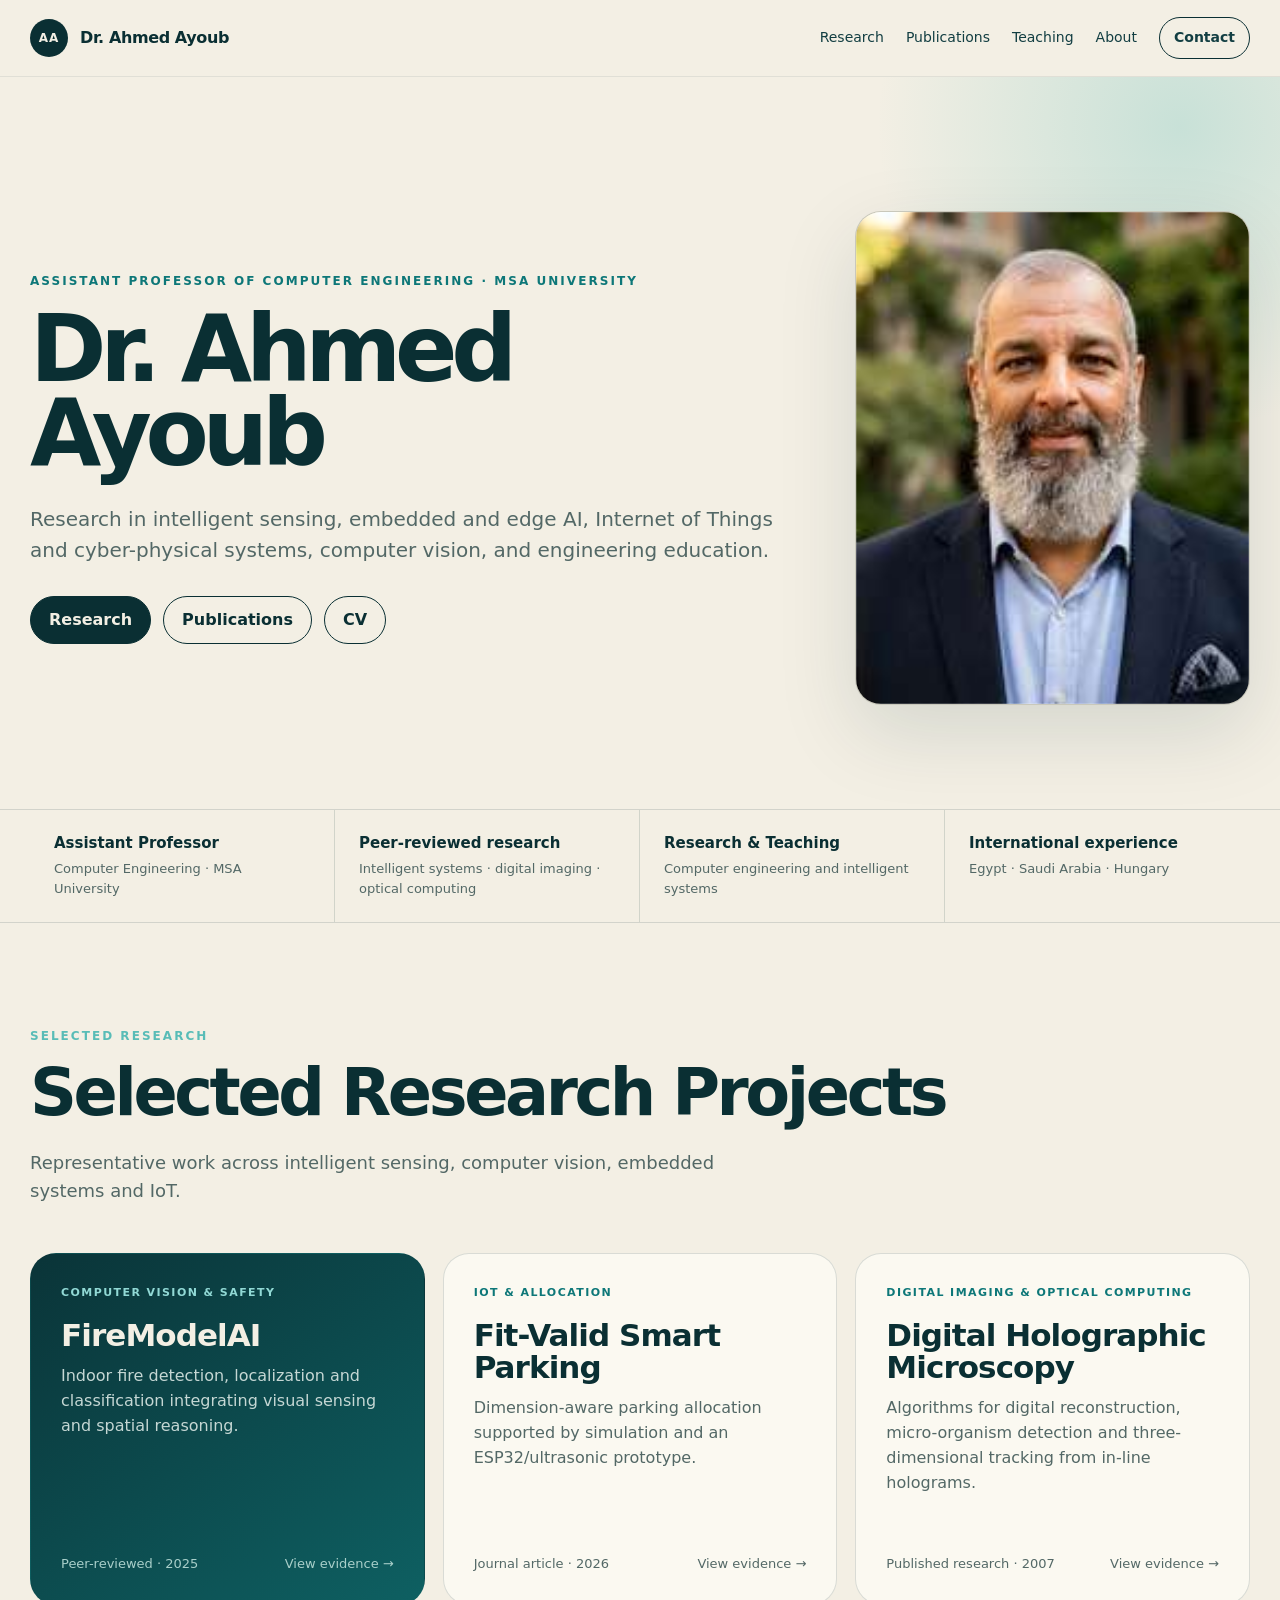
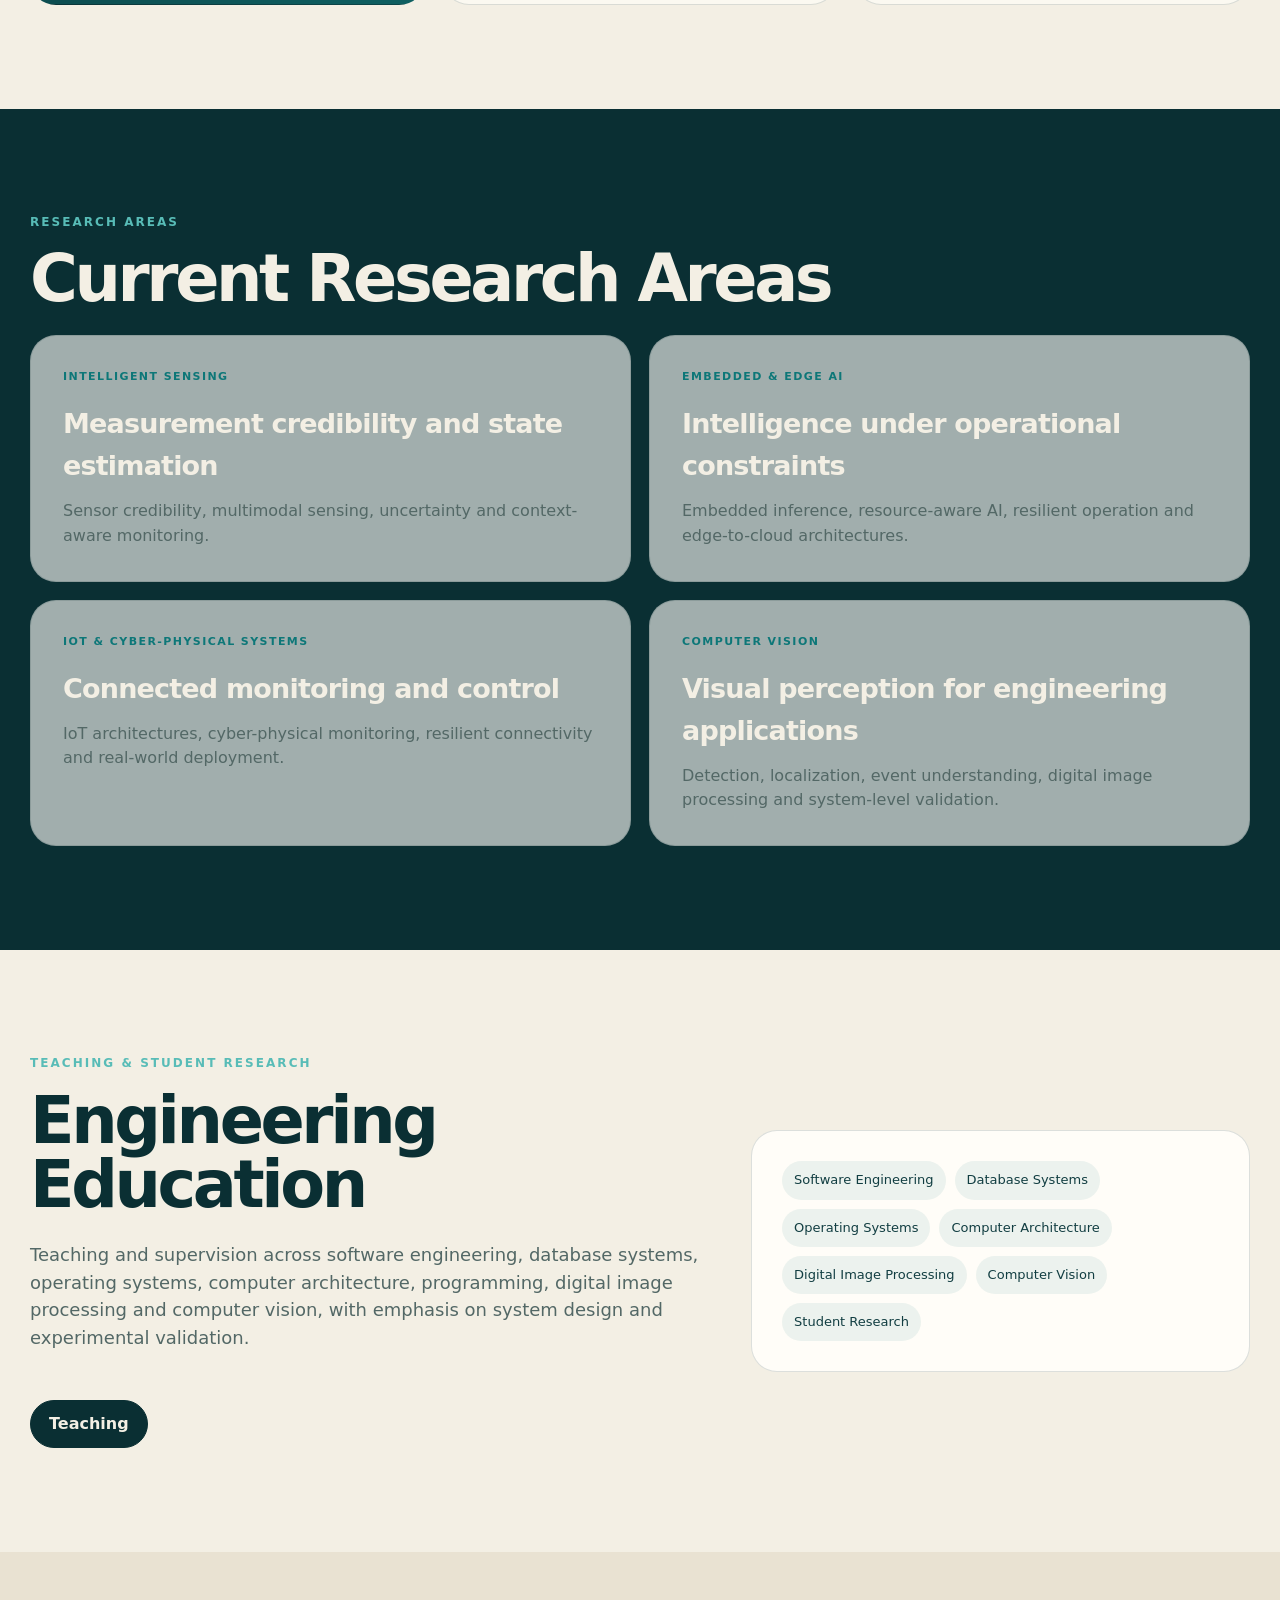
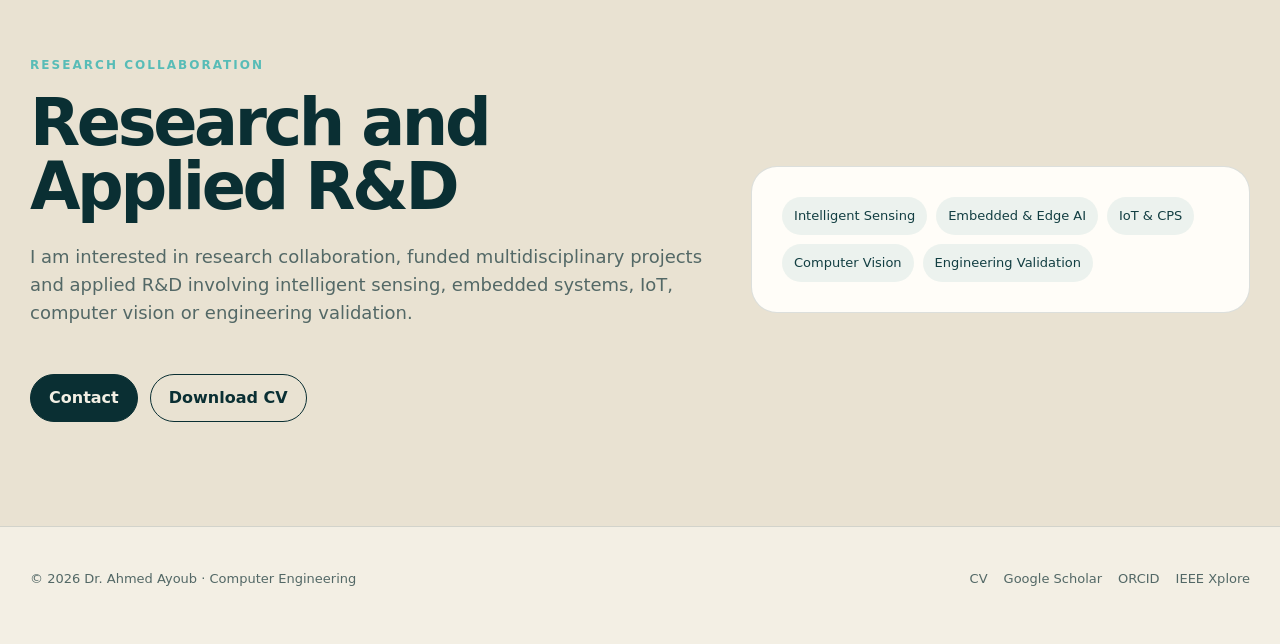
==== index.html @ e4d417b2 "Privacy-clean v5.0 baseline" ====
<!doctype html><html lang="en"><head><meta charset="utf-8"><meta name="viewport" content="width=device-width,initial-scale=1">
<title>Dr. Ahmed Ayoub — Computer Engineering</title>
<meta name="description" content="Academic profile of Dr. Ahmed Ayoub, Assistant Professor of Computer Engineering at MSA University, Egypt. Research in intelligent sensing, embedded and edge AI, IoT and cyber-physical systems, computer vision, and engineering education.">
<meta name="theme-color" content="#f3efe4"><link rel="icon" href="assets/favicon.svg"><link rel="stylesheet" href="styles.css"><link rel="stylesheet" href="accessibility.css">
<link rel="canonical" href="https://aayoubmsa.github.io/ahmed-ayoub-portfolio/">
<meta property="og:type" content="profile"><meta property="og:site_name" content="Dr. Ahmed Ayoub"><meta property="og:url" content="https://aayoubmsa.github.io/ahmed-ayoub-portfolio/"><meta property="og:title" content="Dr. Ahmed Ayoub — Computer Engineering"><meta property="og:description" content="Assistant Professor of Computer Engineering at MSA University. Research in intelligent sensing, embedded and edge AI, IoT and cyber-physical systems, computer vision, and engineering education."><meta property="og:image" content="https://aayoubmsa.github.io/ahmed-ayoub-portfolio/assets/ahmed-ayoub-profile.jpg"><meta property="og:image:alt" content="Dr. Ahmed Ayoub">
<meta name="twitter:card" content="summary"><meta name="twitter:title" content="Dr. Ahmed Ayoub — Computer Engineering"><meta name="twitter:description" content="Assistant Professor of Computer Engineering at MSA University. Research in intelligent sensing, embedded systems, IoT, computer vision and engineering education."><meta name="twitter:image" content="https://aayoubmsa.github.io/ahmed-ayoub-portfolio/assets/ahmed-ayoub-profile.jpg">
<script type="application/ld+json">{"@context":"https://schema.org","@type":"Person","name":"Ahmed Ayoub","honorificPrefix":"Dr.","jobTitle":"Assistant Professor of Computer Engineering","url":"https://aayoubmsa.github.io/ahmed-ayoub-portfolio/","image":"https://aayoubmsa.github.io/ahmed-ayoub-portfolio/assets/ahmed-ayoub-profile.jpg","email":"mailto:aelsayedo@msa.edu.eg","affiliation":{"@type":"CollegeOrUniversity","name":"MSA University"},"sameAs":["https://www.linkedin.com/in/dr-ahmed-ayoub","https://orcid.org/0009-0004-7895-3191","https://scholar.google.com/citations?user=xIUPsc8AAAAJ&hl=en","https://ieeexplore.ieee.org/author/436556479741036"]}</script>
</head><body><a class="skip" href="#main">Skip to content</a>
<header class="nav"><div class="wrap navin"><a class="brand" href="index.html"><span class="mark">AA</span><span>Dr. Ahmed Ayoub</span></a><button class="menu" aria-expanded="false" aria-label="Open navigation">Menu</button><nav class="links"><a href="research.html">Research</a><a href="publications.html">Publications</a><a href="teaching.html">Teaching</a><a href="about.html">About</a><a class="navcta" href="about.html#contact">Contact</a></nav></div></header>
<main id="main">
<section class="hero"><div class="wrap hero-grid"><div><div class="eyebrow">Assistant Professor of Computer Engineering · MSA University</div><h1>Dr. Ahmed Ayoub</h1><p class="lead">Research in intelligent sensing, embedded and edge AI, Internet of Things and cyber-physical systems, computer vision, and engineering education.</p><div class="actions"><a class="btn primary" href="research.html">Research</a><a class="btn ghost" href="publications.html">Publications</a><a class="btn ghost" href="cv.pdf" target="_blank" rel="noreferrer">CV</a></div></div><div class="hero-side"><figure class="hero-portrait"><img src="assets/ahmed-ayoub-profile.jpg?v=20260823-verified" alt="Dr. Ahmed Ayoub" width="180" height="225" decoding="async" fetchpriority="high"></figure></div></div></section>
<section class="proofbar"><div class="wrap proofgrid"><div class="proof"><strong>Assistant Professor</strong><span>Computer Engineering · MSA University</span></div><div class="proof"><strong>Peer-reviewed research</strong><span>Intelligent systems · digital imaging · optical computing</span></div><div class="proof"><strong>Research &amp; Teaching</strong><span>Computer engineering and intelligent systems</span></div><div class="proof"><strong>International experience</strong><span>Egypt · Saudi Arabia · Hungary</span></div></div></section>
<section class="section"><div class="wrap"><div class="kicker">Selected Research</div><h2>Selected Research Projects</h2><p class="section-intro">Representative work across intelligent sensing, computer vision, embedded systems and IoT.</p><div class="cards"><a class="card featured" href="firemodelai.html"><div><div class="tag">Computer vision &amp; safety</div><h3>FireModelAI</h3><p>Indoor fire detection, localization and classification integrating visual sensing and spatial reasoning.</p></div><div class="meta"><span>Peer-reviewed · 2025</span><span>View evidence →</span></div></a><a class="card" href="smart-parking.html"><div><div class="tag">IoT &amp; allocation</div><h3>Fit-Valid Smart Parking</h3><p>Dimension-aware parking allocation supported by simulation and an ESP32/ultrasonic prototype.</p></div><div class="meta"><span>Journal article · 2026</span><span>View evidence →</span></div></a><a class="card" href="digital-holography.html"><div><div class="tag">Digital imaging &amp; optical computing</div><h3>Digital Holographic Microscopy</h3><p>Algorithms for digital reconstruction, micro-organism detection and three-dimensional tracking from in-line holograms.</p></div><div class="meta"><span>Published research · 2007</span><span>View evidence →</span></div></a></div></div></section>
<section class="section dark"><div class="wrap"><div class="kicker">Research Areas</div><h2>Current Research Areas</h2><div class="theme-grid"><div class="theme"><div class="tag">Intelligent Sensing</div><h3>Measurement credibility and state estimation</h3><p>Sensor credibility, multimodal sensing, uncertainty and context-aware monitoring.</p></div><div class="theme"><div class="tag">Embedded &amp; Edge AI</div><h3>Intelligence under operational constraints</h3><p>Embedded inference, resource-aware AI, resilient operation and edge-to-cloud architectures.</p></div><div class="theme"><div class="tag">IoT &amp; Cyber-Physical Systems</div><h3>Connected monitoring and control</h3><p>IoT architectures, cyber-physical monitoring, resilient connectivity and real-world deployment.</p></div><div class="theme"><div class="tag">Computer Vision</div><h3>Visual perception for engineering applications</h3><p>Detection, localization, event understanding, digital image processing and system-level validation.</p></div></div></div></section>
<section class="section"><div class="wrap cta-band"><div><div class="kicker">Teaching &amp; Student Research</div><h2>Engineering Education</h2><p class="section-intro">Teaching and supervision across software engineering, database systems, operating systems, computer architecture, programming, digital image processing and computer vision, with emphasis on system design and experimental validation.</p><a class="btn primary" href="teaching.html">Teaching</a></div><div class="panel"><div class="pills"><span class="pill">Software Engineering</span><span class="pill">Database Systems</span><span class="pill">Operating Systems</span><span class="pill">Computer Architecture</span><span class="pill">Digital Image Processing</span><span class="pill">Computer Vision</span><span class="pill">Student Research</span></div></div></div></section>
<section class="section soft"><div class="wrap cta-band"><div><div class="kicker">Research Collaboration</div><h2>Research and Applied R&amp;D</h2><p class="section-intro">I am interested in research collaboration, funded multidisciplinary projects and applied R&amp;D involving intelligent sensing, embedded systems, IoT, computer vision or engineering validation.</p><div class="actions"><a class="btn primary" href="about.html#contact">Contact</a><a class="btn ghost" href="cv.pdf" target="_blank" rel="noreferrer">Download CV</a></div></div><div class="panel"><div class="pills"><span class="pill">Intelligent Sensing</span><span class="pill">Embedded &amp; Edge AI</span><span class="pill">IoT &amp; CPS</span><span class="pill">Computer Vision</span><span class="pill">Engineering Validation</span></div></div></div></section>
</main><footer class="footer"><div class="wrap footergrid"><span>© 2026 Dr. Ahmed Ayoub · Computer Engineering</span><div class="footerlinks"><a href="cv.pdf" target="_blank" rel="noreferrer">CV</a><a target="_blank" rel="noreferrer" href="https://scholar.google.com/citations?user=xIUPsc8AAAAJ&hl=en">Google Scholar</a><a target="_blank" rel="noreferrer" href="https://orcid.org/0009-0004-7895-3191">ORCID</a><a target="_blank" rel="noreferrer" href="https://ieeexplore.ieee.org/author/436556479741036">IEEE Xplore</a></div></div></footer><script src="site.js"></script></body></html>
---- styles.css ----
:root{
  --ink:#0a2f33;--ink2:#123e42;--teal:#0d7778;--aqua:#58bcb7;--aqua2:#91d9d5;
  --paper:#f3efe4;--paper2:#e9e2d2;--white:#fffdf8;--sand:#cbb27f;--muted:#607472;
  --line:rgba(10,47,51,.14);--shadow:0 28px 80px rgba(10,47,51,.13);--r:26px;--max:1220px;
}
*{box-sizing:border-box}html{scroll-behavior:smooth}body{margin:0;background:var(--paper);color:var(--ink);font-family:Inter,ui-sans-serif,system-ui,-apple-system,BlinkMacSystemFont,"Segoe UI",sans-serif;line-height:1.55;text-rendering:optimizeLegibility}a{color:inherit;text-decoration:none}.wrap{width:min(calc(100% - 42px),var(--max));margin:auto}.skip{position:absolute;left:-9999px}.skip:focus{left:16px;top:16px;z-index:99;background:var(--ink);color:var(--paper);padding:10px 14px;border-radius:8px}.nav{position:sticky;top:0;z-index:50;background:rgba(243,239,228,.9);backdrop-filter:blur(18px);border-bottom:1px solid rgba(10,47,51,.08)}.navin{height:76px;display:flex;align-items:center;justify-content:space-between;gap:24px}.brand{display:flex;align-items:center;gap:12px;font-weight:800;letter-spacing:-.025em}.mark{width:38px;height:38px;border-radius:50%;display:grid;place-items:center;background:var(--ink);color:var(--paper);font-size:12px;letter-spacing:.09em}.links{display:flex;align-items:center;gap:22px;font-size:14px;color:var(--ink2)}.links a{padding:8px 0}.links a:hover,.links a[aria-current="page"]{color:var(--teal)}.navcta{border:1px solid var(--ink)!important;padding:9px 14px!important;border-radius:999px;font-weight:700}.menu{display:none;border:1px solid var(--line);background:transparent;border-radius:999px;padding:9px 12px;color:var(--ink);font-weight:750}.hero{position:relative;overflow:hidden;padding:76px 0 46px}.hero:before{content:"";position:absolute;right:-220px;top:-270px;width:640px;height:640px;border-radius:50%;background:radial-gradient(circle,rgba(88,188,183,.28),rgba(88,188,183,0) 67%)}.hero-grid{display:grid;grid-template-columns:1.32fr .68fr;gap:58px;align-items:center;min-height:610px}.eyebrow,.kicker{font-size:12px;letter-spacing:.17em;text-transform:uppercase;font-weight:850;color:var(--teal);margin-bottom:16px}.kicker{color:var(--aqua)}h1{font-size:clamp(55px,7.2vw,108px);line-height:.92;letter-spacing:-.068em;margin:0 0 28px;font-weight:820;max-width:970px}h2{font-size:clamp(40px,5.1vw,70px);line-height:.98;letter-spacing:-.052em;margin:0 0 24px;max-width:920px}h3{letter-spacing:-.03em}.lead{font-size:20px;color:var(--muted);max-width:770px;margin:0 0 30px}.actions{display:flex;gap:12px;flex-wrap:wrap}.btn{display:inline-flex;align-items:center;justify-content:center;min-height:48px;padding:0 18px;border-radius:999px;font-weight:740;border:1px solid var(--ink);transition:.18s ease}.btn.primary{background:var(--ink);color:var(--paper)}.btn.primary:hover{background:#123e42;transform:translateY(-1px)}.btn.ghost:hover{background:rgba(10,47,51,.05)}.hero-side{min-height:440px;display:grid;place-items:center}.hero-portrait{margin:0;width:min(100%,430px);aspect-ratio:4/5;border-radius:26px;overflow:hidden;border:1px solid var(--line);box-shadow:var(--shadow);background:var(--paper2);position:relative}.hero-portrait:after{content:"";position:absolute;inset:0;box-shadow:inset 0 0 0 1px rgba(255,255,255,.18);pointer-events:none}.hero-portrait img{width:100%;height:100%;display:block;object-fit:cover;object-position:center 42%}
.identity-field{position:relative;width:390px;height:390px;border-radius:50%;background:linear-gradient(145deg,rgba(255,253,248,.8),rgba(203,178,127,.15));border:1px solid var(--line);box-shadow:var(--shadow)}.identity-field:before,.identity-field:after{content:"";position:absolute;border-radius:50%;inset:54px;border:1px dashed rgba(13,119,120,.34)}.identity-field:after{inset:116px;border-style:solid;background:var(--ink)}.big-aa{position:absolute;inset:0;display:grid;place-items:center;z-index:2;color:var(--paper);font-size:90px;font-weight:850;letter-spacing:-.09em}.node{position:absolute;background:var(--white);border:1px solid var(--line);box-shadow:0 15px 42px rgba(10,47,51,.11);border-radius:18px;padding:15px 17px;max-width:232px}.node b{display:block;font-size:11px;letter-spacing:.11em;text-transform:uppercase;color:var(--teal);margin-bottom:5px}.node span{display:block;font-size:14px;color:var(--ink2)}.n1{left:-32px;top:34px}.n2{right:-35px;bottom:46px}.proofbar{border-block:1px solid var(--line)}.proofgrid{display:grid;grid-template-columns:repeat(4,1fr)}.proof{padding:22px 24px;border-right:1px solid var(--line)}.proof:last-child{border-right:0}.proof strong{display:block;font-size:15px}.proof span{display:block;font-size:13px;color:var(--muted);margin-top:4px}.section{padding:104px 0}.section.dark{background:var(--ink);color:var(--paper)}.section.soft{background:var(--paper2)}.section-intro{max-width:760px;color:var(--muted);font-size:18px;margin:0 0 48px}.dark .section-intro{color:#b8c9c6}.cards{display:grid;grid-template-columns:repeat(3,1fr);gap:18px}.card{min-height:352px;padding:30px;border-radius:var(--r);background:rgba(255,253,248,.65);border:1px solid var(--line);display:flex;flex-direction:column;justify-content:space-between;transition:.2s ease}.card:hover{transform:translateY(-4px);box-shadow:var(--shadow)}.card.featured{background:linear-gradient(145deg,#0a3438,#0e6062);color:var(--paper);border-color:transparent}.tag{font-size:11px;letter-spacing:.13em;text-transform:uppercase;font-weight:850;color:var(--teal)}.featured .tag{color:var(--aqua2)}.card h3{font-size:31px;line-height:1.04;margin:18px 0 13px}.card p{color:var(--muted);margin:0}.featured p{color:#c5d7d4}.meta{font-size:13px;color:var(--muted);margin-top:28px;display:flex;justify-content:space-between;gap:12px}.featured .meta{color:#a9cfca}.lens-grid{display:grid;grid-template-columns:repeat(4,1fr);gap:1px;background:rgba(243,239,228,.16);border:1px solid rgba(243,239,228,.16);border-radius:var(--r);overflow:hidden}.lens{padding:28px;background:#0d383c;min-height:230px}.lens small{color:var(--aqua2);font-weight:850;letter-spacing:.11em;text-transform:uppercase}.lens h3{font-size:23px;margin:32px 0 10px}.lens p{font-size:14px;color:#b9cac7;margin:0}.method{display:grid;grid-template-columns:.9fr 1.1fr;gap:70px}.steps{border-top:1px solid var(--line)}.step{display:grid;grid-template-columns:66px 1fr;gap:18px;padding:25px 0;border-bottom:1px solid var(--line)}.num{font-size:12px;color:var(--teal);font-weight:850}.step h3{font-size:22px;margin:0 0 7px}.step p{margin:0;color:var(--muted)}.quote{padding:38px;border-radius:var(--r);background:var(--white);border-left:4px solid var(--teal);font-size:24px;letter-spacing:-.025em}.quote small{display:block;font-size:13px;color:var(--muted);margin-top:16px;letter-spacing:0}.cta-band{display:grid;grid-template-columns:1.15fr .85fr;gap:46px;align-items:center}.pills{display:flex;flex-wrap:wrap;gap:9px}.pill{padding:9px 12px;border-radius:999px;background:rgba(13,119,120,.08);font-size:13px;color:var(--ink2)}.panel{padding:30px;border-radius:var(--r);background:var(--white);border:1px solid var(--line)}.footer{padding:42px 0 54px;border-top:1px solid var(--line);font-size:13px;color:var(--muted)}.footergrid{display:flex;justify-content:space-between;gap:24px;flex-wrap:wrap}.footerlinks{display:flex;gap:16px;flex-wrap:wrap}.footerlinks a:hover{color:var(--teal)}
/* Interior */.pagehero{padding:76px 0 54px;background:linear-gradient(180deg,#f7f2e7 0%,#eee5d5 100%);border-bottom:1px solid var(--line)}.pagehero h1{font-size:clamp(58px,8vw,112px);margin-bottom:20px}.pagehero .lead{max-width:850px}.bread{font-size:13px;color:var(--muted);margin-bottom:24px}.project-head{display:grid;grid-template-columns:1fr 250px;gap:58px;align-items:end}.version{border-left:1px solid var(--line);padding-left:24px}.version b{font-size:11px;letter-spacing:.13em;text-transform:uppercase;color:var(--teal)}.version strong{display:block;font-size:20px;margin-top:9px}.version span{font-size:13px;color:var(--muted)}.twocol{display:grid;grid-template-columns:1fr 1fr;gap:20px}.flow{display:grid;grid-template-columns:repeat(5,1fr);gap:12px;margin-top:36px}.flowitem{padding:22px 16px;border-radius:18px;background:#103a3e;color:var(--paper);min-height:150px}.flowitem small{color:var(--aqua2);letter-spacing:.1em;font-weight:850}.flowitem strong{display:block;margin-top:26px;font-size:18px;line-height:1.2}.evidence{display:grid;grid-template-columns:repeat(3,1fr);gap:18px}.ev{padding:28px;border-top:3px solid var(--teal);background:var(--white);border-radius:0 0 20px 20px}.ev b{font-size:11px;letter-spacing:.12em;text-transform:uppercase;color:var(--teal)}.ev h3{font-size:24px;margin:12px 0 8px}.ev p{font-size:14px;color:var(--muted);margin:0}.theme-grid{display:grid;grid-template-columns:repeat(2,1fr);gap:18px}.theme{padding:32px;border:1px solid var(--line);border-radius:var(--r);background:rgba(255,253,248,.62)}.theme h3{font-size:27px;margin:18px 0 12px}.theme p{color:var(--muted);margin:0}.pub-list{border-top:1px solid var(--line)}.pub{display:grid;grid-template-columns:130px 1fr auto;gap:24px;padding:26px 0;border-bottom:1px solid var(--line);align-items:start}.pub-year{font-weight:850;color:var(--teal)}.pub h3{font-size:21px;margin:0 0 7px}.pub p{margin:0;color:var(--muted);font-size:14px}.pub .badge{font-size:11px;border:1px solid var(--line);border-radius:999px;padding:7px 10px;white-space:nowrap}.timeline{border-left:1px solid var(--line);margin-left:6px}.role{position:relative;padding:0 0 30px 30px}.role:before{content:"";position:absolute;left:-5px;top:8px;width:9px;height:9px;border-radius:50%;background:var(--teal)}.role small{color:var(--teal);font-weight:800}.role h3{font-size:23px;margin:5px 0}.role p{margin:0;color:var(--muted)}.contact-grid{display:grid;grid-template-columns:1fr .8fr;gap:50px;align-items:start}.contact-item{padding:17px 0;border-bottom:1px solid var(--line)}.contact-item small{display:block;text-transform:uppercase;letter-spacing:.1em;color:var(--teal);font-weight:800}.contact-item a,.contact-item span{display:block;margin-top:5px;font-size:18px}.status{display:inline-flex;gap:8px;align-items:center;font-size:13px;color:var(--muted)}.dot{width:8px;height:8px;border-radius:50%;background:var(--teal)}
@media(max-width:950px){.links{display:none;position:absolute;top:76px;left:0;right:0;background:var(--paper);border-bottom:1px solid var(--line);padding:18px 22px;flex-direction:column;align-items:flex-start}.links.open{display:flex}.menu{display:block}.hero-grid,.method,.cta-band,.project-head,.contact-grid{grid-template-columns:1fr}.hero-grid{gap:16px;min-height:auto}.hero-side{min-height:410px}.hero-portrait{width:min(82vw,390px)}.proofgrid{grid-template-columns:1fr 1fr}.proof:nth-child(2){border-right:0}.proof:nth-child(-n+2){border-bottom:1px solid var(--line)}.cards,.evidence{grid-template-columns:1fr}.lens-grid{grid-template-columns:1fr 1fr}.flow{grid-template-columns:1fr 1fr}.version{border-left:0;border-top:1px solid var(--line);padding:20px 0 0}.section{padding:76px 0}.pub{grid-template-columns:100px 1fr}.pub .badge{grid-column:2}.theme-grid{grid-template-columns:1fr}}
@media(max-width:580px){.wrap{width:min(calc(100% - 28px),var(--max))}h1{font-size:52px}.pagehero h1{font-size:58px}.hero-side{min-height:330px}.hero-portrait{width:min(84vw,330px);border-radius:22px}.identity-field{width:290px;height:290px}.identity-field:before{inset:42px}.identity-field:after{inset:88px}.big-aa{font-size:66px}.node{max-width:190px}.n1{left:-5px;top:14px}.n2{right:-5px;bottom:18px}.proofgrid{grid-template-columns:1fr}.proof{border-right:0;border-bottom:1px solid var(--line)}.lens-grid{grid-template-columns:1fr}.flow{grid-template-columns:1fr}.twocol{grid-template-columns:1fr}.pub{grid-template-columns:1fr;gap:7px}.pub .badge{grid-column:1;width:max-content}.footergrid{flex-direction:column}}
---- accessibility.css ----
:root{--muted:#536866}
a:focus-visible,button:focus-visible{outline:3px solid #58bcb7;outline-offset:3px;border-radius:6px}
.twocol .panel h2{font-size:clamp(30px,3vw,46px);line-height:1.05;letter-spacing:-.04em}
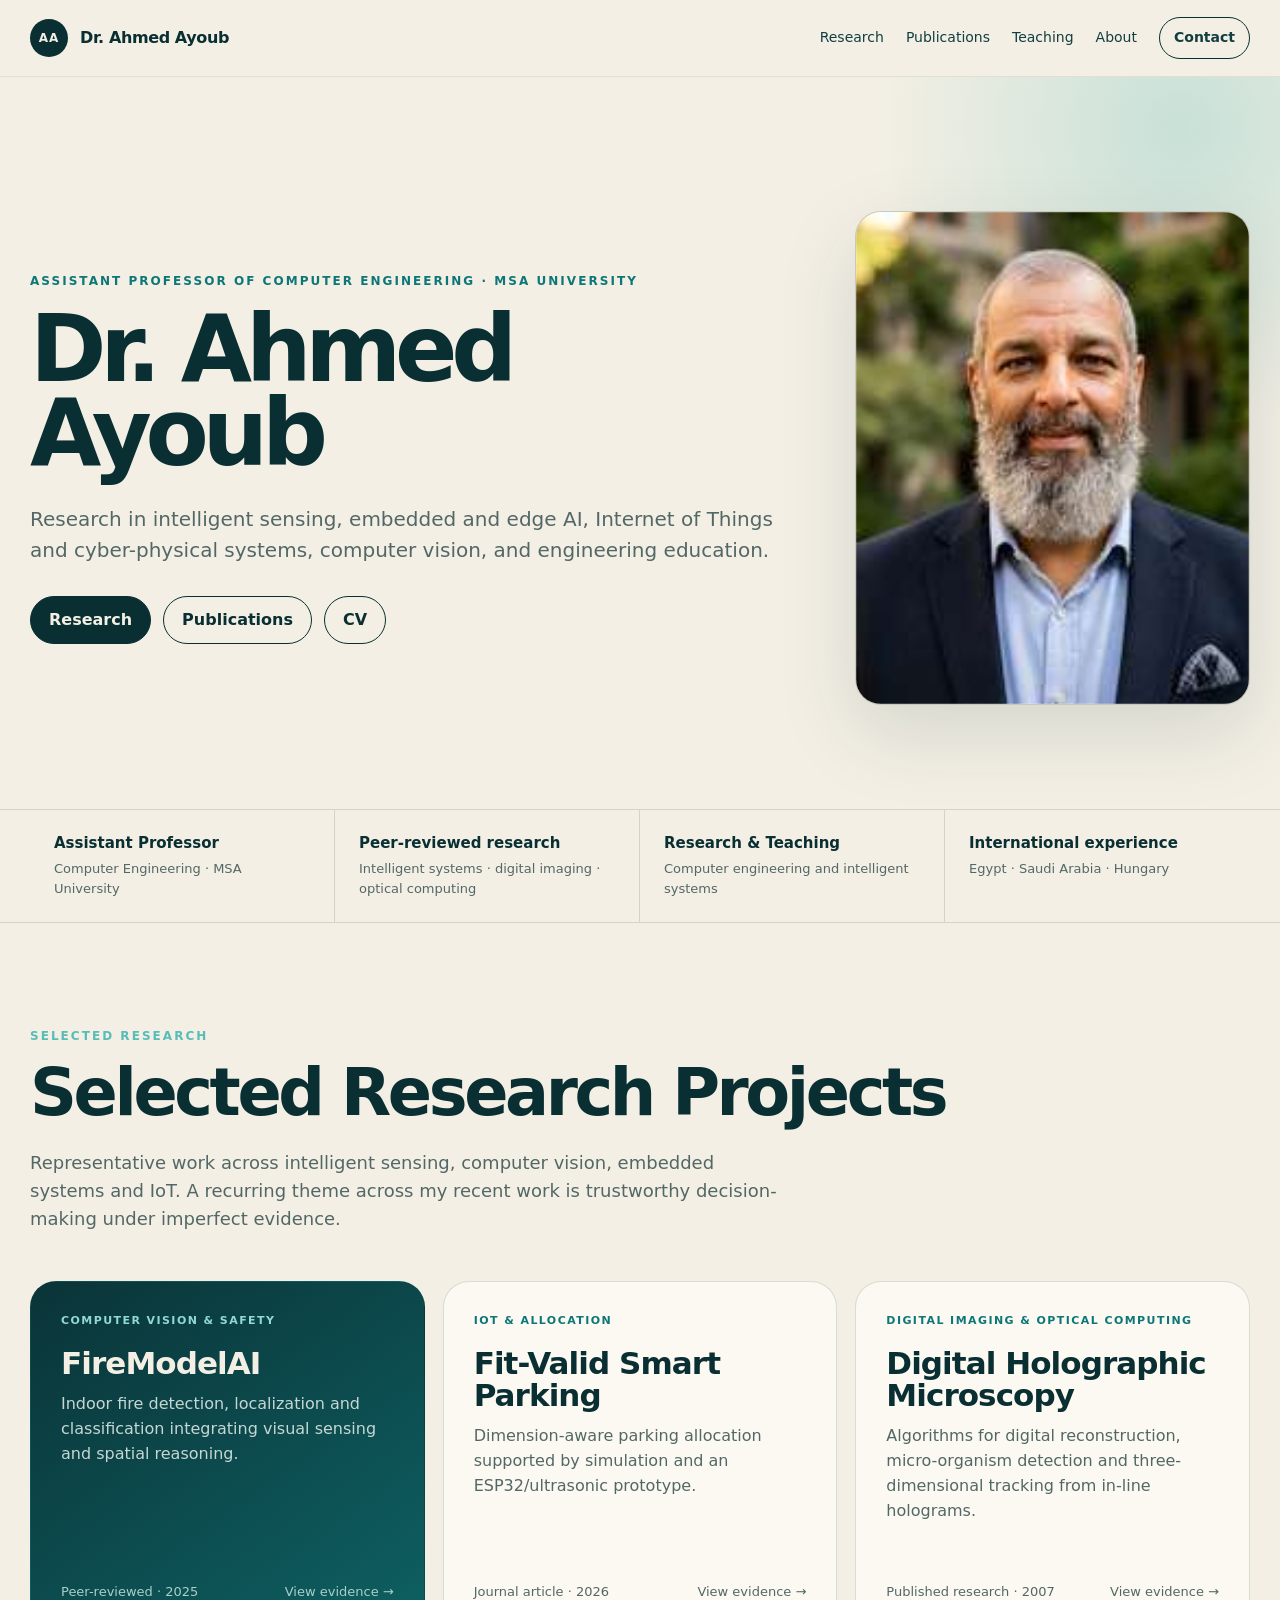
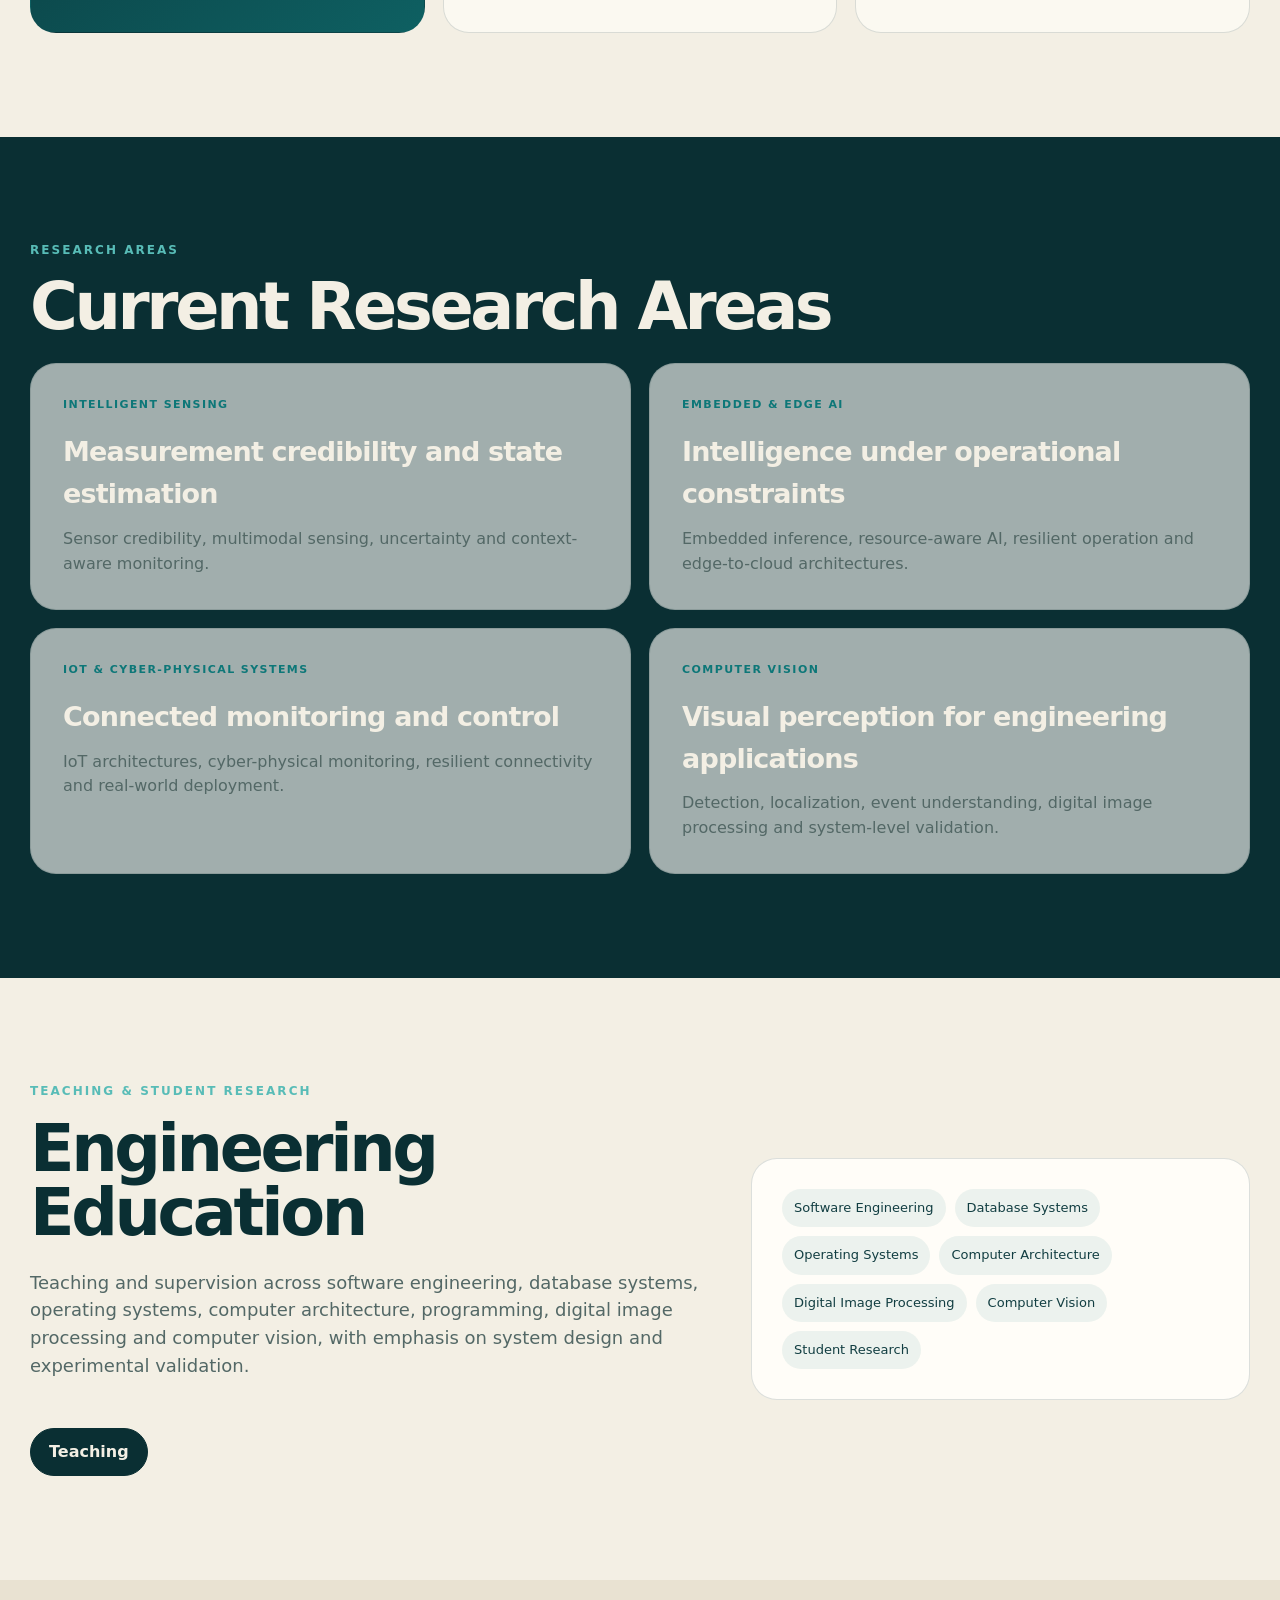
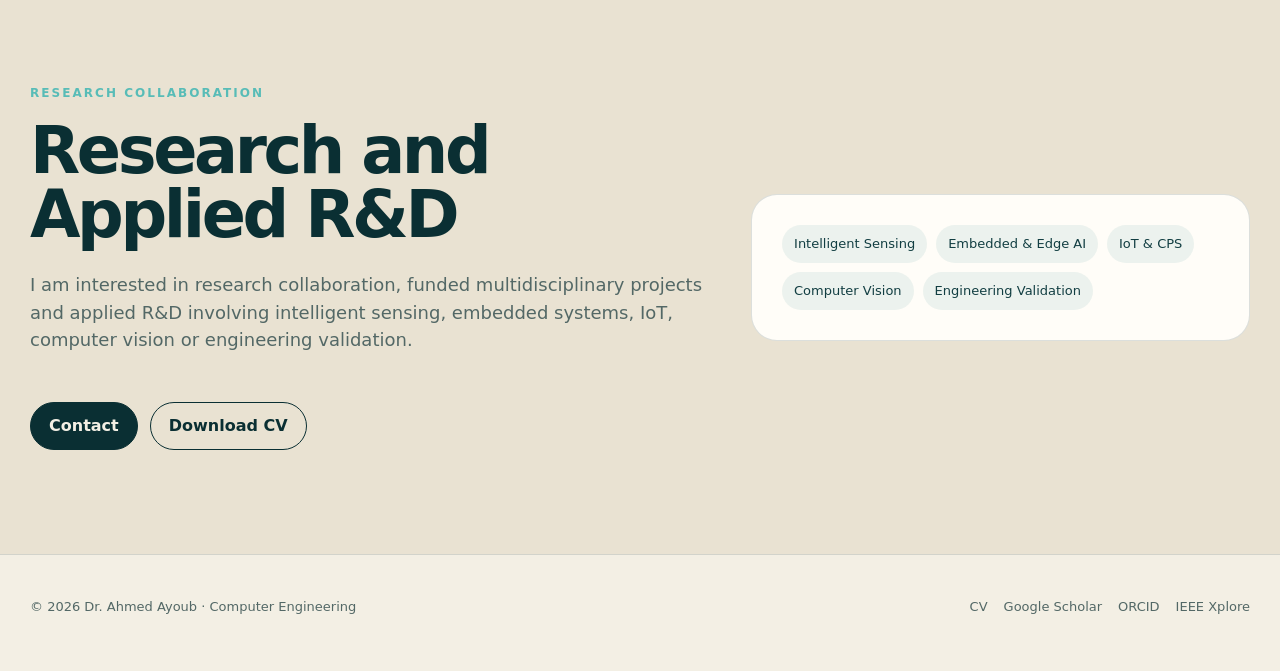
==== commit ef52080c: "Clarify recurring trustworthy-systems research theme" ====
--- a/index.html
+++ b/index.html
@@ -11,7 +11,7 @@
 <main id="main">
 <section class="hero"><div class="wrap hero-grid"><div><div class="eyebrow">Assistant Professor of Computer Engineering · MSA University</div><h1>Dr. Ahmed Ayoub</h1><p class="lead">Research in intelligent sensing, embedded and edge AI, Internet of Things and cyber-physical systems, computer vision, and engineering education.</p><div class="actions"><a class="btn primary" href="research.html">Research</a><a class="btn ghost" href="publications.html">Publications</a><a class="btn ghost" href="cv.pdf" target="_blank" rel="noreferrer">CV</a></div></div><div class="hero-side"><figure class="hero-portrait"><img src="assets/ahmed-ayoub-profile.jpg?v=20260823-verified" alt="Dr. Ahmed Ayoub" width="180" height="225" decoding="async" fetchpriority="high"></figure></div></div></section>
 <section class="proofbar"><div class="wrap proofgrid"><div class="proof"><strong>Assistant Professor</strong><span>Computer Engineering · MSA University</span></div><div class="proof"><strong>Peer-reviewed research</strong><span>Intelligent systems · digital imaging · optical computing</span></div><div class="proof"><strong>Research &amp; Teaching</strong><span>Computer engineering and intelligent systems</span></div><div class="proof"><strong>International experience</strong><span>Egypt · Saudi Arabia · Hungary</span></div></div></section>
-<section class="section"><div class="wrap"><div class="kicker">Selected Research</div><h2>Selected Research Projects</h2><p class="section-intro">Representative work across intelligent sensing, computer vision, embedded systems and IoT.</p><div class="cards"><a class="card featured" href="firemodelai.html"><div><div class="tag">Computer vision &amp; safety</div><h3>FireModelAI</h3><p>Indoor fire detection, localization and classification integrating visual sensing and spatial reasoning.</p></div><div class="meta"><span>Peer-reviewed · 2025</span><span>View evidence →</span></div></a><a class="card" href="smart-parking.html"><div><div class="tag">IoT &amp; allocation</div><h3>Fit-Valid Smart Parking</h3><p>Dimension-aware parking allocation supported by simulation and an ESP32/ultrasonic prototype.</p></div><div class="meta"><span>Journal article · 2026</span><span>View evidence →</span></div></a><a class="card" href="digital-holography.html"><div><div class="tag">Digital imaging &amp; optical computing</div><h3>Digital Holographic Microscopy</h3><p>Algorithms for digital reconstruction, micro-organism detection and three-dimensional tracking from in-line holograms.</p></div><div class="meta"><span>Published research · 2007</span><span>View evidence →</span></div></a></div></div></section>
+<section class="section"><div class="wrap"><div class="kicker">Selected Research</div><h2>Selected Research Projects</h2><p class="section-intro">Representative work across intelligent sensing, computer vision, embedded systems and IoT. A recurring theme across my recent work is trustworthy decision-making under imperfect evidence.</p><div class="cards"><a class="card featured" href="firemodelai.html"><div><div class="tag">Computer vision &amp; safety</div><h3>FireModelAI</h3><p>Indoor fire detection, localization and classification integrating visual sensing and spatial reasoning.</p></div><div class="meta"><span>Peer-reviewed · 2025</span><span>View evidence →</span></div></a><a class="card" href="smart-parking.html"><div><div class="tag">IoT &amp; allocation</div><h3>Fit-Valid Smart Parking</h3><p>Dimension-aware parking allocation supported by simulation and an ESP32/ultrasonic prototype.</p></div><div class="meta"><span>Journal article · 2026</span><span>View evidence →</span></div></a><a class="card" href="digital-holography.html"><div><div class="tag">Digital imaging &amp; optical computing</div><h3>Digital Holographic Microscopy</h3><p>Algorithms for digital reconstruction, micro-organism detection and three-dimensional tracking from in-line holograms.</p></div><div class="meta"><span>Published research · 2007</span><span>View evidence →</span></div></a></div></div></section>
 <section class="section dark"><div class="wrap"><div class="kicker">Research Areas</div><h2>Current Research Areas</h2><div class="theme-grid"><div class="theme"><div class="tag">Intelligent Sensing</div><h3>Measurement credibility and state estimation</h3><p>Sensor credibility, multimodal sensing, uncertainty and context-aware monitoring.</p></div><div class="theme"><div class="tag">Embedded &amp; Edge AI</div><h3>Intelligence under operational constraints</h3><p>Embedded inference, resource-aware AI, resilient operation and edge-to-cloud architectures.</p></div><div class="theme"><div class="tag">IoT &amp; Cyber-Physical Systems</div><h3>Connected monitoring and control</h3><p>IoT architectures, cyber-physical monitoring, resilient connectivity and real-world deployment.</p></div><div class="theme"><div class="tag">Computer Vision</div><h3>Visual perception for engineering applications</h3><p>Detection, localization, event understanding, digital image processing and system-level validation.</p></div></div></div></section>
 <section class="section"><div class="wrap cta-band"><div><div class="kicker">Teaching &amp; Student Research</div><h2>Engineering Education</h2><p class="section-intro">Teaching and supervision across software engineering, database systems, operating systems, computer architecture, programming, digital image processing and computer vision, with emphasis on system design and experimental validation.</p><a class="btn primary" href="teaching.html">Teaching</a></div><div class="panel"><div class="pills"><span class="pill">Software Engineering</span><span class="pill">Database Systems</span><span class="pill">Operating Systems</span><span class="pill">Computer Architecture</span><span class="pill">Digital Image Processing</span><span class="pill">Computer Vision</span><span class="pill">Student Research</span></div></div></div></section>
 <section class="section soft"><div class="wrap cta-band"><div><div class="kicker">Research Collaboration</div><h2>Research and Applied R&amp;D</h2><p class="section-intro">I am interested in research collaboration, funded multidisciplinary projects and applied R&amp;D involving intelligent sensing, embedded systems, IoT, computer vision or engineering validation.</p><div class="actions"><a class="btn primary" href="about.html#contact">Contact</a><a class="btn ghost" href="cv.pdf" target="_blank" rel="noreferrer">Download CV</a></div></div><div class="panel"><div class="pills"><span class="pill">Intelligent Sensing</span><span class="pill">Embedded &amp; Edge AI</span><span class="pill">IoT &amp; CPS</span><span class="pill">Computer Vision</span><span class="pill">Engineering Validation</span></div></div></div></section>
